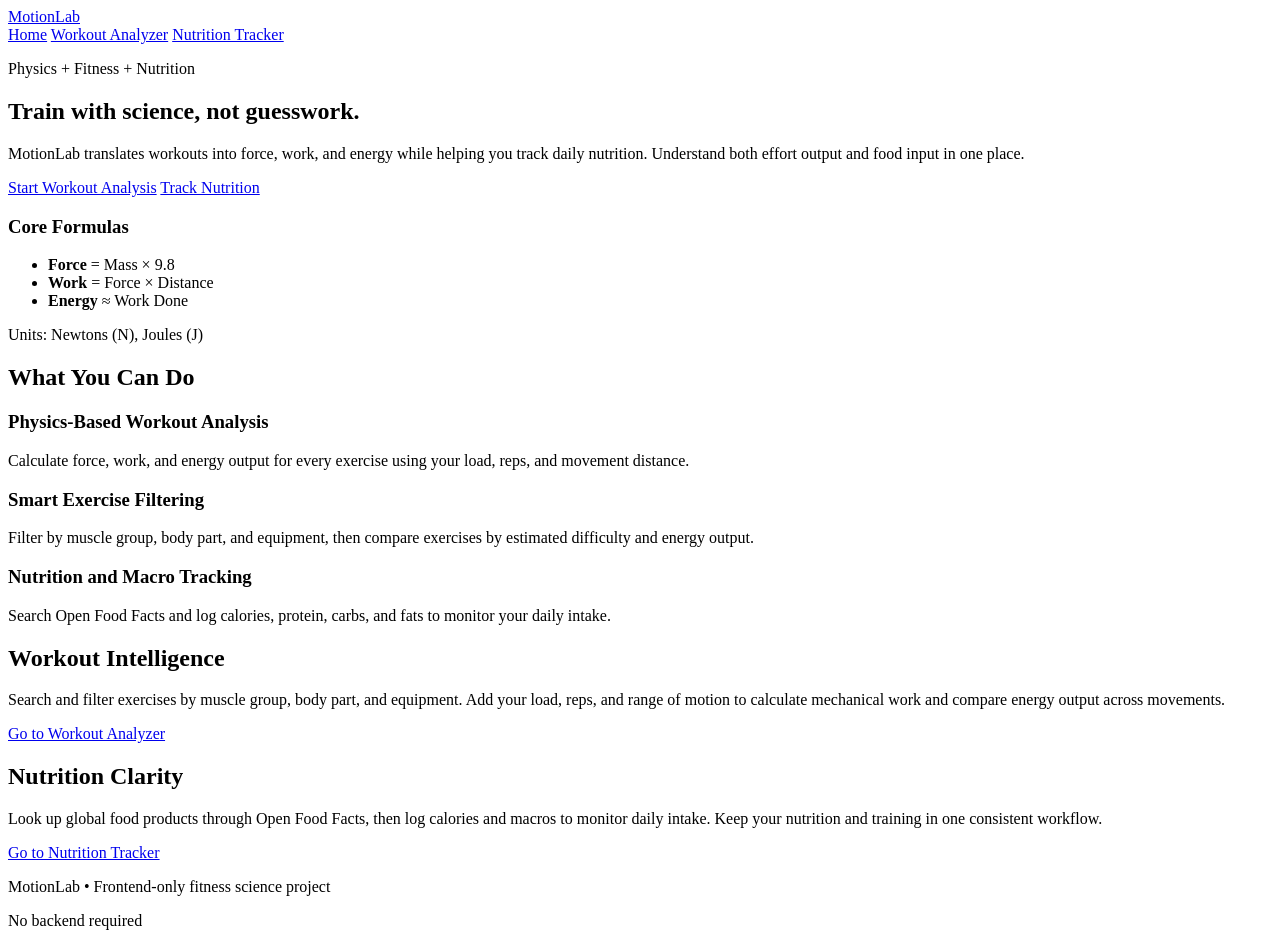
==== index.HTML @ 5a9bc459 "Add files via upload" ====
<!doctype html>
<html lang="en">
<head>
  <meta charset="UTF-8" />
  <meta name="viewport" content="width=device-width, initial-scale=1.0" />
  <title>MotionLab | Physics-Based Fitness and Nutrition</title>
  <link rel="stylesheet" href="assets/css/index.css" />
</head>
<body>
  <header class="site-header">
    <div class="container nav-wrap">
      <a class="brand" href="index.html">MotionLab</a>
      <nav class="nav-links">
        <a class="active" href="index.html">Home</a>
        <a href="pages/workout.html">Workout Analyzer</a>
        <a href="pages/nutrition.html">Nutrition Tracker</a>
      </nav>
    </div>
  </header>

  <main>
    <section class="hero">
      <div class="container hero-grid">
        <div>
          <p class="eyebrow">Physics + Fitness + Nutrition</p>
          <h1>Train with science, not guesswork.</h1>
          <p class="lead">
            MotionLab translates workouts into force, work, and energy while helping you track daily nutrition.
            Understand both effort output and food input in one place.
          </p>
          <div class="hero-actions">
            <a class="btn btn-primary" href="pages/workout.html">Start Workout Analysis</a>
            <a class="btn btn-secondary" href="pages/nutrition.html">Track Nutrition</a>
          </div>
        </div>
        <div class="hero-panel">
          <h3>Core Formulas</h3>
          <ul>
            <li><strong>Force</strong> = Mass × 9.8</li>
            <li><strong>Work</strong> = Force × Distance</li>
            <li><strong>Energy</strong> ≈ Work Done</li>
          </ul>
          <p class="note">Units: Newtons (N), Joules (J)</p>
        </div>
      </div>
    </section>

    <section class="section">
      <div class="container">
        <h2>What You Can Do</h2>
        <div class="cards-grid cards-3">
          <article class="card">
            <h3>Physics-Based Workout Analysis</h3>
            <p>Calculate force, work, and energy output for every exercise using your load, reps, and movement distance.</p>
          </article>
          <article class="card">
            <h3>Smart Exercise Filtering</h3>
            <p>Filter by muscle group, body part, and equipment, then compare exercises by estimated difficulty and energy output.</p>
          </article>
          <article class="card">
            <h3>Nutrition and Macro Tracking</h3>
            <p>Search Open Food Facts and log calories, protein, carbs, and fats to monitor your daily intake.</p>
          </article>
        </div>
      </div>
    </section>

    <section class="section section-alt">
      <div class="container split">
        <div>
          <h2>Workout Intelligence</h2>
          <p>
            Search and filter exercises by muscle group, body part, and equipment. Add your load, reps, and range of
            motion to calculate mechanical work and compare energy output across movements.
          </p>
          <a class="text-link" href="pages/workout.html">Go to Workout Analyzer</a>
        </div>
        <div>
          <h2>Nutrition Clarity</h2>
          <p>
            Look up global food products through Open Food Facts, then log calories and macros to monitor daily intake.
            Keep your nutrition and training in one consistent workflow.
          </p>
          <a class="text-link" href="pages/nutrition.html">Go to Nutrition Tracker</a>
        </div>
      </div>
    </section>
  </main>

  <footer class="site-footer">
    <div class="container footer-wrap">
      <p>MotionLab • Frontend-only fitness science project</p>
      <p>No backend required</p>
    </div>
  </footer>
</body>
</html>
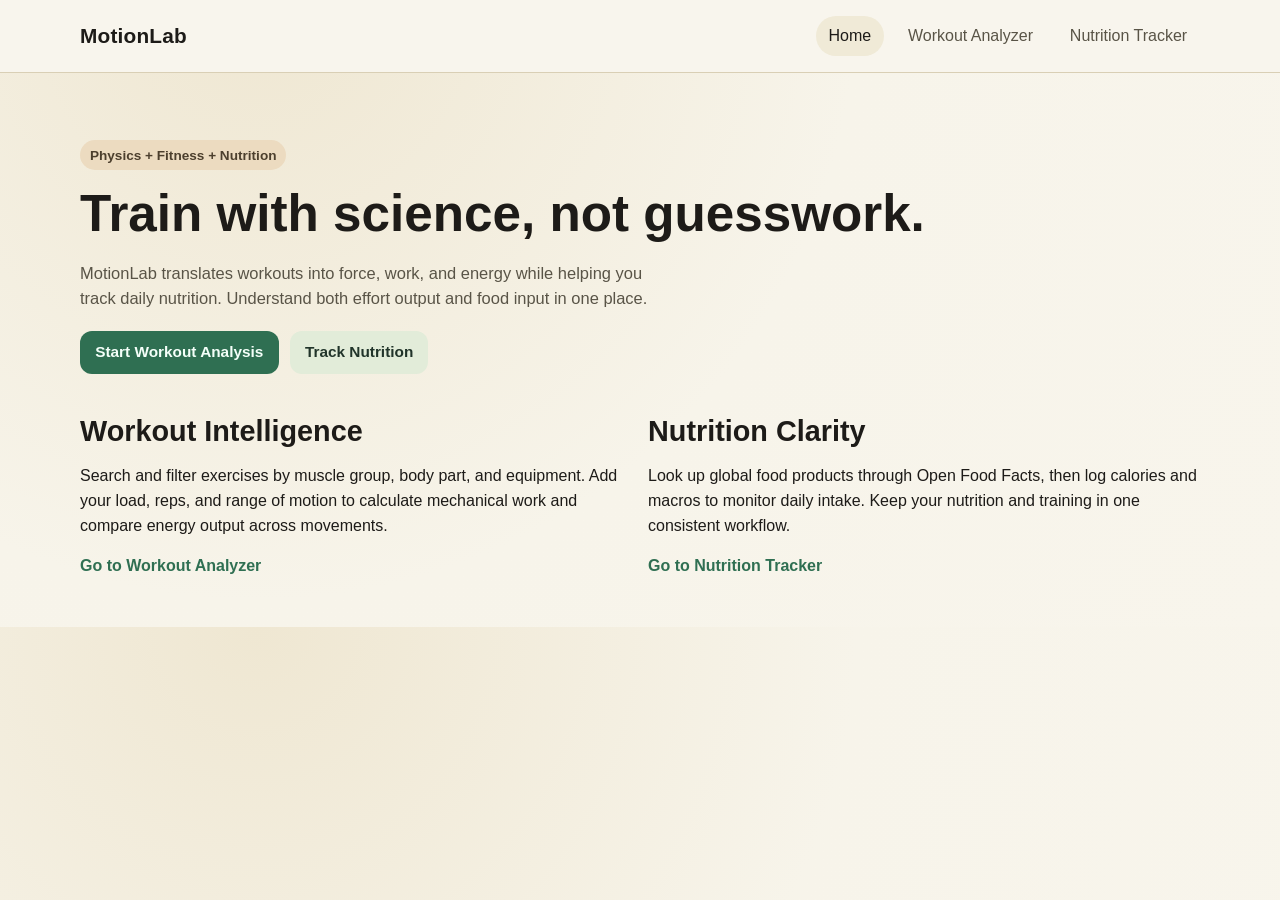
==== commit 8edd44d2: "interm commit" ====
--- a/index.HTML
+++ b/index.HTML
@@ -20,47 +20,16 @@
 
   <main>
     <section class="hero">
-      <div class="container hero-grid">
-        <div>
-          <p class="eyebrow">Physics + Fitness + Nutrition</p>
-          <h1>Train with science, not guesswork.</h1>
-          <p class="lead">
-            MotionLab translates workouts into force, work, and energy while helping you track daily nutrition.
-            Understand both effort output and food input in one place.
-          </p>
-          <div class="hero-actions">
-            <a class="btn btn-primary" href="pages/workout.html">Start Workout Analysis</a>
-            <a class="btn btn-secondary" href="pages/nutrition.html">Track Nutrition</a>
-          </div>
-        </div>
-        <div class="hero-panel">
-          <h3>Core Formulas</h3>
-          <ul>
-            <li><strong>Force</strong> = Mass × 9.8</li>
-            <li><strong>Work</strong> = Force × Distance</li>
-            <li><strong>Energy</strong> ≈ Work Done</li>
-          </ul>
-          <p class="note">Units: Newtons (N), Joules (J)</p>
-        </div>
-      </div>
-    </section>
-
-    <section class="section">
-      <div class="container">
-        <h2>What You Can Do</h2>
-        <div class="cards-grid cards-3">
-          <article class="card">
-            <h3>Physics-Based Workout Analysis</h3>
-            <p>Calculate force, work, and energy output for every exercise using your load, reps, and movement distance.</p>
-          </article>
-          <article class="card">
-            <h3>Smart Exercise Filtering</h3>
-            <p>Filter by muscle group, body part, and equipment, then compare exercises by estimated difficulty and energy output.</p>
-          </article>
-          <article class="card">
-            <h3>Nutrition and Macro Tracking</h3>
-            <p>Search Open Food Facts and log calories, protein, carbs, and fats to monitor your daily intake.</p>
-          </article>
+      <div class="container hero-copy">
+        <p class="eyebrow">Physics + Fitness + Nutrition</p>
+        <h1>Train with science, not guesswork.</h1>
+        <p class="lead">
+          MotionLab translates workouts into force, work, and energy while helping you track daily nutrition.
+          Understand both effort output and food input in one place.
+        </p>
+        <div class="hero-actions">
+          <a class="btn btn-primary" href="pages/workout.html">Start Workout Analysis</a>
+          <a class="btn btn-secondary" href="pages/nutrition.html">Track Nutrition</a>
         </div>
       </div>
     </section>
@@ -86,12 +55,5 @@
       </div>
     </section>
   </main>
-
-  <footer class="site-footer">
-    <div class="container footer-wrap">
-      <p>MotionLab • Frontend-only fitness science project</p>
-      <p>No backend required</p>
-    </div>
-  </footer>
 </body>
 </html>
--- a/assets/css/index.css
+++ b/assets/css/index.css
@@ -0,0 +1,172 @@
+* {
+  box-sizing: border-box;
+}
+
+body {
+  margin: 0;
+  font-family: "Work Sans", sans-serif;
+  color: #1d1b18;
+  background: radial-gradient(circle at 20% 0%, #efe7d2 0%, #f7f4ea 50%, #f8f5ec 100%);
+  line-height: 1.55;
+}
+
+h1,
+h2,
+h3 {
+  font-family: "Space Grotesk", sans-serif;
+  margin: 0 0 0.8rem;
+  line-height: 1.2;
+}
+
+h1 {
+  font-size: clamp(2rem, 4vw, 3.2rem);
+}
+
+h2 {
+  font-size: clamp(1.3rem, 2.3vw, 1.8rem);
+}
+
+a {
+  color: inherit;
+  text-decoration: none;
+}
+
+.container {
+  width: min(1120px, calc(100% - 2rem));
+  margin: 0 auto;
+}
+
+.site-header {
+  position: sticky;
+  top: 0;
+  z-index: 20;
+  border-bottom: 1px solid #d9cfb5;
+  backdrop-filter: blur(8px);
+  background: color-mix(in srgb, #f7f4ea 88%, white);
+}
+
+.nav-wrap {
+  display: flex;
+  align-items: center;
+  justify-content: space-between;
+  gap: 1rem;
+  min-height: 72px;
+}
+
+.brand {
+  font-family: "Space Grotesk", sans-serif;
+  font-weight: 700;
+  font-size: 1.3rem;
+  letter-spacing: 0.2px;
+}
+
+.nav-links {
+  display: flex;
+  flex-wrap: wrap;
+  gap: 0.7rem;
+}
+
+.nav-links a {
+  padding: 0.45rem 0.8rem;
+  border-radius: 999px;
+  color: #595447;
+  font-weight: 500;
+}
+
+.nav-links a.active,
+.nav-links a:hover {
+  color: #1d1b18;
+  background: #f0ead7;
+}
+
+.hero {
+  padding: 4.2rem 0 2.5rem;
+}
+
+.hero-copy {
+  max-width: 100vw;
+}
+
+.eyebrow {
+  display: inline-flex;
+  margin: 0 0 0.8rem;
+  padding: 0.28rem 0.62rem;
+  border-radius: 999px;
+  background: #ecdbc0;
+  font-weight: 600;
+  font-size: 0.85rem;
+  color: #4c3f2d;
+}
+
+.lead {
+  color: #595447;
+  max-width: 64ch;
+  margin-bottom: 1.2rem;
+  font-size: 1.03rem;
+}
+
+.section {
+  padding: 1.2rem 0 3rem;
+}
+
+.section-alt {
+  padding-top: 0;
+}
+
+.split {
+  display: grid;
+  grid-template-columns: repeat(2, minmax(0, 1fr));
+  gap: 1rem;
+}
+
+.btn {
+  border: 0;
+  border-radius: 12px;
+  padding: 0.58rem 0.95rem;
+  font-weight: 600;
+  font-family: inherit;
+  font-size: 0.96rem;
+  cursor: pointer;
+  transition: transform 120ms ease, background 120ms ease;
+}
+
+.btn:hover {
+  transform: translateY(-1px);
+}
+
+.btn-primary {
+  color: #f4fff9;
+  background: #2f6f52;
+}
+
+.btn-primary:hover {
+  background: #1f5039;
+}
+
+.btn-secondary {
+  color: #21342a;
+  background: #e2ecd9;
+}
+
+.hero-actions {
+  display: flex;
+  flex-wrap: wrap;
+  gap: 0.7rem;
+  margin-top: 0.8rem;
+}
+
+.text-link {
+  font-weight: 700;
+  color: #2f6f52;
+}
+
+@media (max-width: 980px) {
+  .split {
+    grid-template-columns: 1fr;
+  }
+
+  .nav-wrap {
+    min-height: auto;
+    padding: 0.7rem 0;
+  }
+}
